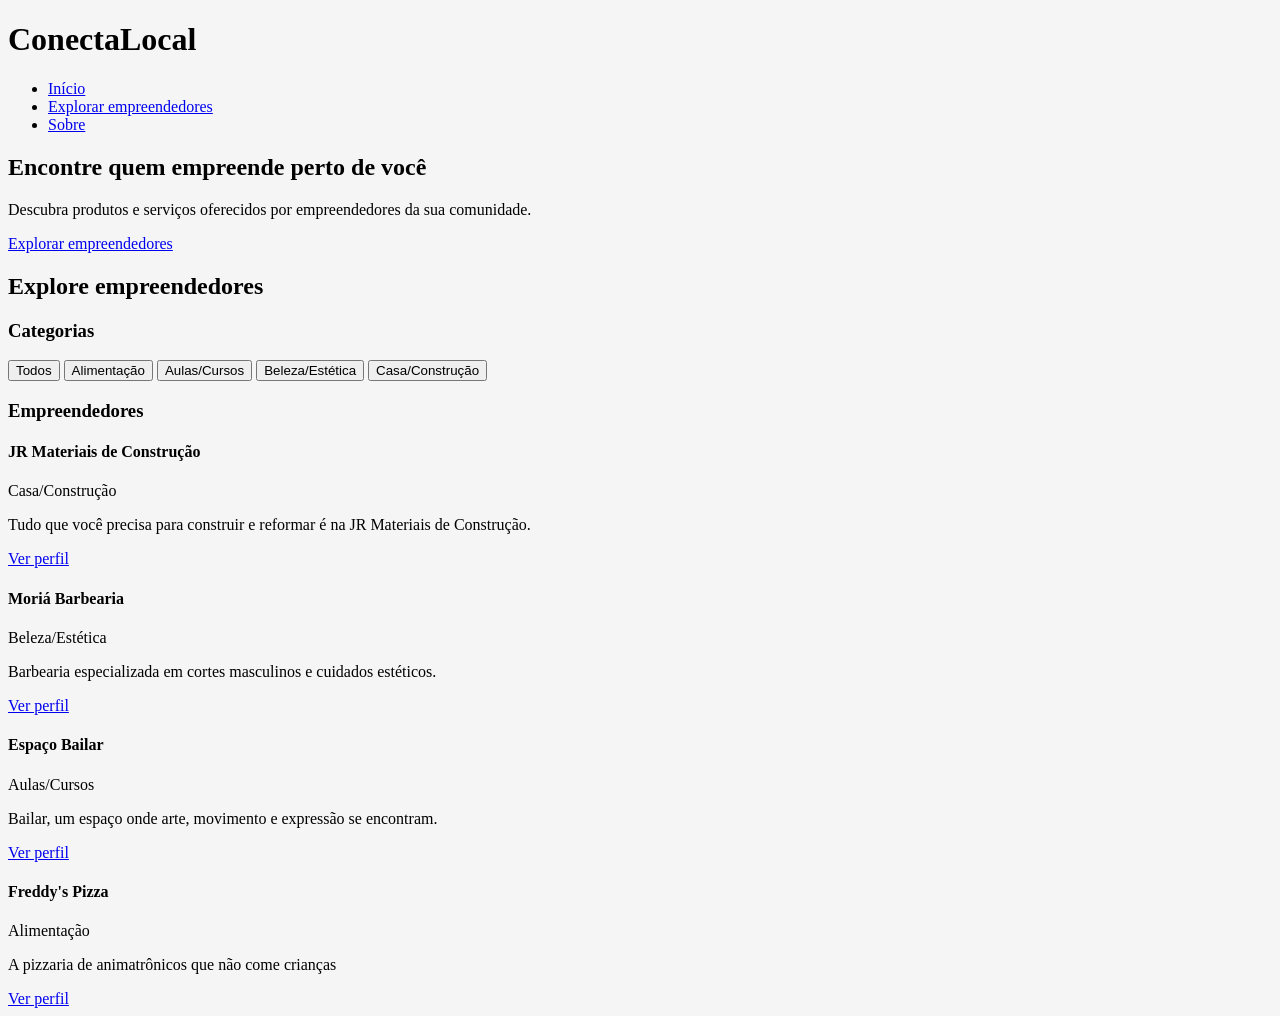
==== index.html @ ff5ead31 "cria estrutura inicial e filtro por categorias" ====
<!DOCTYPE html>
<html lang="pt-BR">


<head>
    <meta charset="UTF-8">
    <meta name="viewport" content="width=device-width, initial-scale=1.0">
    <title>ConectaLocal</title>
    <link rel="stylesheet" href="css/style.css">

</head>

<body>
    <header> 
        <h1>ConectaLocal</h1>


        <nav>
            <ul>
                <li><a href="#inicio">Início</a></li> 
                <li><a href="#explorar">Explorar empreendedores</a></li>
                <li><a href="#">Sobre</a></li>

            </ul>

        </nav>
    </header>
    <main>
        <section id="inicio">
            <h2>Encontre quem empreende perto de você</h2>
            <p>Descubra produtos e serviços oferecidos por empreendedores da sua comunidade.</p>
            
            <a href="#explorar">Explorar empreendedores</a>
        </section>

        <section id="explorar">
            <h2>Explore empreendedores</h2>
            
            <h3>Categorias</h3>
            <button type="button" data-categoria="todos">Todos</button>
            <button type="button" data-categoria="alimentacao">Alimentação</button>
            <button type="button" data-categoria="aulas-cursos">Aulas/Cursos</button>
            <button type="button" data-categoria="beleza-estetica">Beleza/Estética</button>
            <button type="button" data-categoria="casa-construcao">Casa/Construção</button>
            
            <h3>Empreendedores</h3>
            <article data-categoria="casa-construcao">
                <h4>JR Materiais de Construção</h4>
                <p>Casa/Construção</p>
               <p>Tudo que você precisa para construir e reformar é na JR Materiais de Construção.</p>
               <a href="#">Ver perfil</a>
            </article>

            <article data-categoria="beleza-estetica">
                <h4>Moriá Barbearia</h4>
                <p>Beleza/Estética</p>
                <p>Barbearia especializada em cortes masculinos e cuidados estéticos.</p>
                <a href="#">Ver perfil</a>
            </article>


            <article data-categoria="aulas-cursos">
                <h4>Espaço Bailar</h4>
                <p>Aulas/Cursos</p>
                <p>Bailar, um espaço onde arte, movimento e expressão se encontram.</p>
                <a href="#">Ver perfil</a>
                </article>  

            <article data-categoria="alimentacao">
                <h4>Freddy's Pizza</h4>
                <p>Alimentação</p>
                <p>A pizzaria de animatrônicos que não come crianças</p>
                <a href="#">Ver perfil</a>
            </article>



        </section>


    </main>
    
    <script src="js/script.js"></script>

</body>



</html>
---- css/style.css ----
body {
    background-color: #f5f5f5;
}
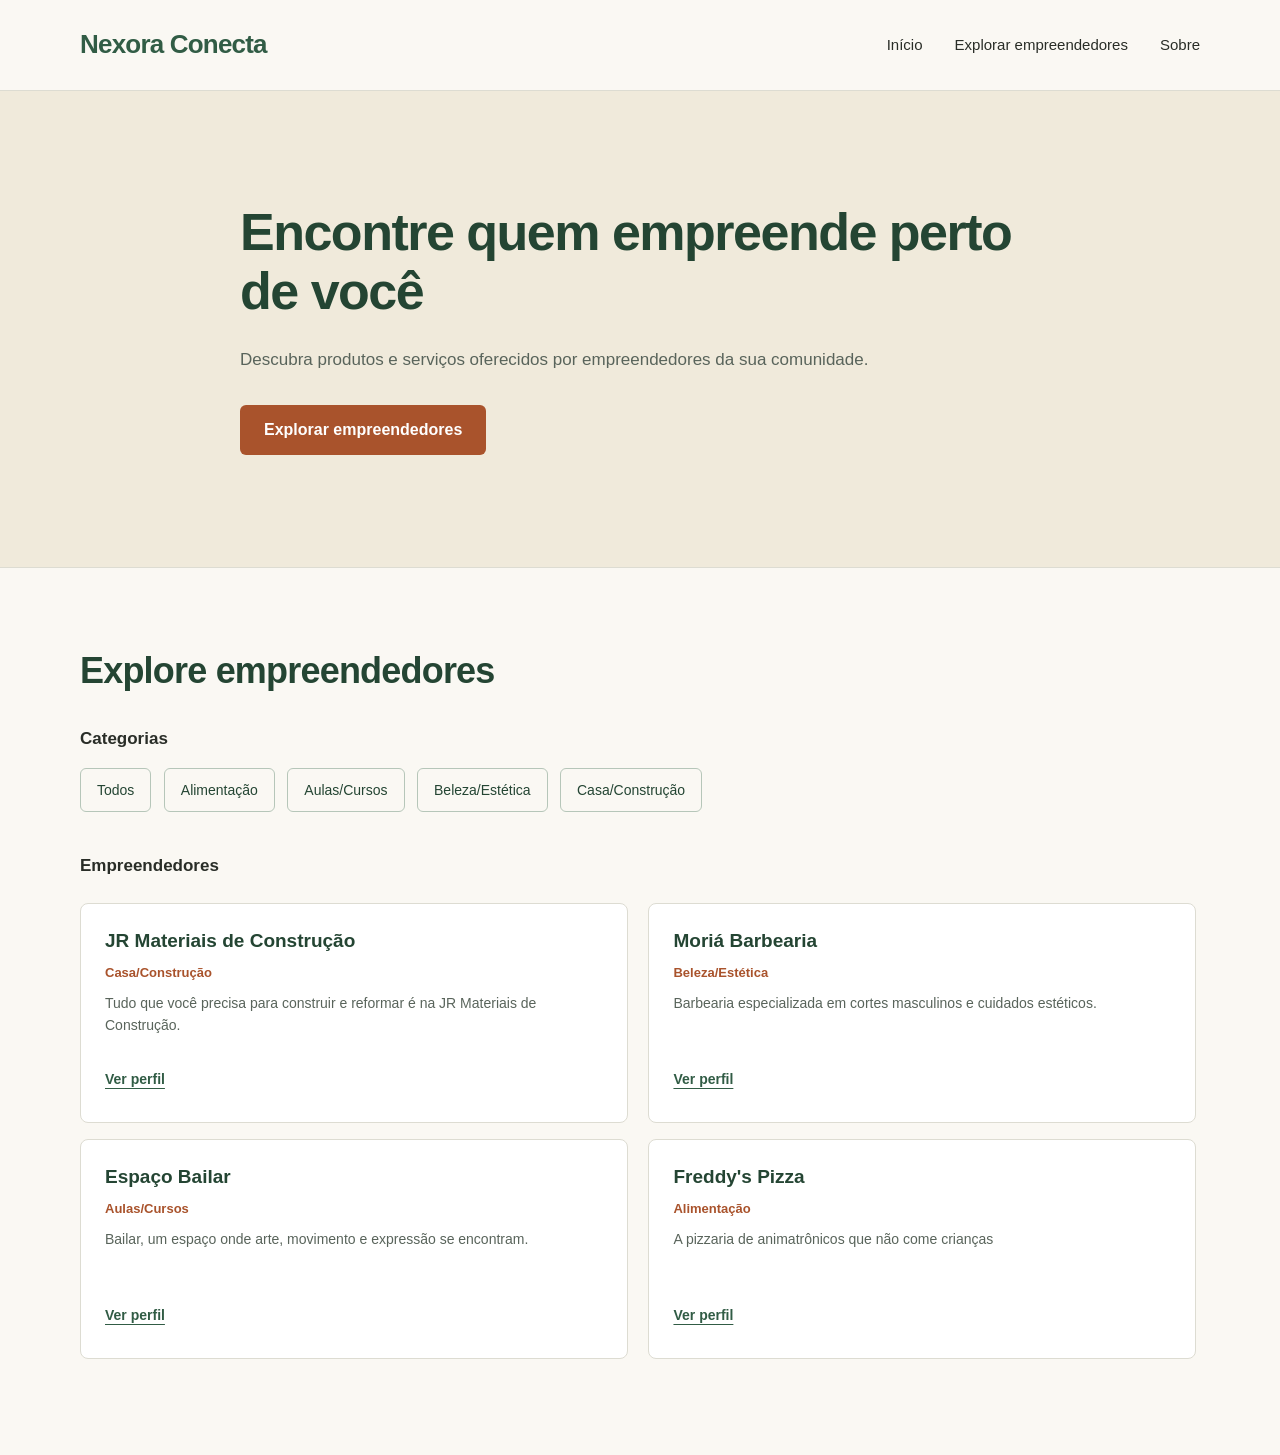
==== commit 22600e04: "Atualiza nome para Nexora Conecta" ====
--- a/index.html
+++ b/index.html
@@ -5,14 +5,14 @@
 <head>
     <meta charset="UTF-8">
     <meta name="viewport" content="width=device-width, initial-scale=1.0">
-    <title>ConectaLocal</title>
+    <title>Nexora Conecta</title>
     <link rel="stylesheet" href="css/style.css">
 
 </head>
 
 <body>
     <header> 
-        <h1>ConectaLocal</h1>
+        <h1>Nexora Conecta</h1>
 
 
         <nav>
--- a/css/style.css
+++ b/css/style.css
@@ -1,3 +1,321 @@
+
+/* ===== CONFIGURAÇÕES GERAIS ===== */
+
+:root {
+    --fundo: #faf8f3;
+    --fundo-suave: #f0eadb;
+    --branco: #ffffff;
+
+    --verde: #315c45;
+    --verde-escuro: #244533;
+    --terracota: #a9532c;
+
+    --texto: #292d27;
+    --texto-secundario: #59645b;
+    --borda: #dddcd2;
+
+    --espaco-1: 4px;
+    --espaco-2: 8px;
+    --espaco-3: 16px;
+    --espaco-4: 24px;
+    --espaco-5: 32px;
+}
+
+* {
+    margin: 0;
+    padding: 0;
+    box-sizing: border-box;
+}
+
+html {
+    scroll-behavior: smooth;
+}
+
 body {
-    background-color: #f5f5f5;
-}+    font-family: "Segoe UI", Arial, sans-serif;
+    background: var(--fundo);
+    color: var(--texto);
+    line-height: 1.6;
+}
+
+a {
+    color: inherit;
+    text-decoration: none;
+}
+
+button {
+    font: inherit;
+    cursor: pointer;
+}
+
+:focus-visible {
+    outline: 3px solid var(--terracota);
+    outline-offset: 3px;
+}
+
+/* ===== CABEÇALHO ===== */
+
+header {
+    background: var(--fundo);
+    border-bottom: 1px solid var(--borda);
+    padding: var(--espaco-3) var(--espaco-4);
+    display: flex;
+    flex-direction: column;
+    align-items: center;
+    gap: var(--espaco-3);
+}
+
+header h1 {
+    color: var(--verde);
+    font-size: 26px;
+    font-weight: 750;
+    letter-spacing: -0.8px;
+}
+
+nav ul {
+    list-style: none;
+    display: flex;
+    flex-wrap: wrap;
+    justify-content: center;
+    gap: var(--espaco-3);
+}
+
+nav a {
+    display: inline-block;
+    padding: var(--espaco-2) 0;
+    color: var(--texto);
+    font-size: 14px;
+    font-weight: 500;
+    transition: color 150ms ease;
+}
+
+nav a:hover {
+    color: var(--terracota);
+}
+
+/* ===== SEÇÃO INICIAL ===== */
+
+#inicio {
+    padding: 80px var(--espaco-4);
+    background: var(--fundo-suave);
+    border-bottom: 1px solid var(--borda);
+}
+
+#inicio h2,
+#inicio p {
+    max-width: 800px;
+    margin-left: auto;
+    margin-right: auto;
+    text-align: left;
+}
+
+#inicio h2 {
+    color: var(--verde-escuro);
+    font-size: clamp(32px, 5vw, 52px);
+    line-height: 1.15;
+    letter-spacing: -1.5px;
+    font-weight: 750;
+    margin-bottom: var(--espaco-4);
+}
+
+#inicio p {
+    color: var(--texto-secundario);
+    font-size: 17px;
+    margin-bottom: var(--espaco-5);
+}
+
+#inicio a {
+    display: block;
+    width: fit-content;
+    max-width: 800px;
+    margin-left: max(0px, calc((100% - 800px) / 2));
+
+    background: var(--terracota);
+    color: var(--branco);
+    padding: 12px var(--espaco-4);
+    border-radius: 6px;
+    font-weight: 600;
+    transition: background-color 150ms ease;
+}
+
+#inicio a:hover {
+    background: #873e20;
+}
+
+/* ===== ÁREA DOS EMPREENDEDORES ===== */
+
+#explorar {
+    max-width: 1168px;
+    margin: 0 auto;
+    padding: 64px var(--espaco-4);
+}
+
+#explorar h2 {
+    color: var(--verde-escuro);
+    font-size: clamp(26px, 4vw, 36px);
+    line-height: 1.25;
+    letter-spacing: -0.8px;
+    margin-bottom: var(--espaco-5);
+}
+
+#explorar h3 {
+    font-size: 17px;
+    font-weight: 650;
+    margin-bottom: var(--espaco-3);
+}
+
+/* ===== CATEGORIAS ===== */
+
+#explorar button {
+    background: transparent;
+    color: var(--verde-escuro);
+    border: 1px solid #b6c6b9;
+    border-radius: 6px;
+
+    padding: var(--espaco-2) var(--espaco-3);
+    min-height: 44px;
+    margin: 0 var(--espaco-2) var(--espaco-2) 0;
+
+    font-size: 14px;
+    font-weight: 500;
+    transition:
+        background-color 150ms ease,
+        border-color 150ms ease;
+}
+
+#explorar button:hover {
+    background: #e6eee7;
+    border-color: var(--verde);
+}
+
+#explorar button:active {
+    background: #d5e4d8;
+}
+
+/* ===== LISTAGEM ===== */
+
+#explorar h3:nth-of-type(2) {
+    margin-top: var(--espaco-5);
+    margin-bottom: var(--espaco-4);
+}
+
+/* ===== CARDS ===== */
+
+#explorar article {
+    display: flex;
+    flex-direction: column;
+    width: 100%;
+    min-height: 220px;
+
+    background: var(--branco);
+    border: 1px solid var(--borda);
+    border-radius: 8px;
+    padding: var(--espaco-4);
+    margin-bottom: var(--espaco-3);
+}
+
+#explorar article h4 {
+    color: var(--verde-escuro);
+    font-size: 19px;
+    font-weight: 700;
+    line-height: 1.4;
+    margin-bottom: var(--espaco-2);
+}
+
+#explorar article p {
+    color: var(--texto-secundario);
+    font-size: 14px;
+    margin-bottom: var(--espaco-3);
+}
+
+#explorar article p:first-of-type {
+    color: var(--terracota);
+    font-size: 13px;
+    font-weight: 650;
+    margin-bottom: var(--espaco-2);
+}
+
+
+/* ===== LINK VER PERFIL ===== */
+
+#explorar article a {
+    align-self: flex-start;
+    margin-top: auto;
+    padding: var(--espaco-2) 0;
+
+    color: var(--verde);
+    font-size: 14px;
+    font-weight: 650;
+    text-decoration: underline;
+    text-underline-offset: 4px;
+
+    transition: 
+        color 150ms ease,
+        transform 200ms ease;
+}
+
+#explorar article a:hover {
+    color: var(--terracota);
+    transform: translateY(-3px);
+}
+
+
+/* ===== TABLET ===== */
+
+@media (min-width: 650px) {
+    #explorar article {
+        display: inline-flex;
+        width: calc(50% - 12px);
+        vertical-align: top;
+        margin-right: var(--espaco-3);
+    }
+
+    #explorar article:nth-of-type(even) {
+        margin-right: 0;
+    }
+}
+
+/* ===== DESKTOP ===== */
+
+@media (min-width: 900px) {
+    header {
+        flex-direction: row;
+        justify-content: space-between;
+        padding: var(--espaco-4) max(
+            var(--espaco-5),
+            calc((100% - 1120px) / 2)
+        );
+    }
+
+    nav ul {
+        gap: var(--espaco-5);
+    }
+
+    nav a {
+        font-size: 15px;
+    }
+
+    #inicio {
+        padding: 112px var(--espaco-5);
+    }
+
+    #explorar {
+        padding-top: 80px;
+        padding-bottom: 80px;
+    }
+}
+
+/* ===== ACESSIBILIDADE ===== */
+
+@media (prefers-reduced-motion: reduce) {
+    html {
+        scroll-behavior: auto;
+    }
+
+    *,
+    *::before,
+    *::after {
+        transition-duration: 0.01ms !important;
+        animation-duration: 0.01ms !important;
+    }
+}
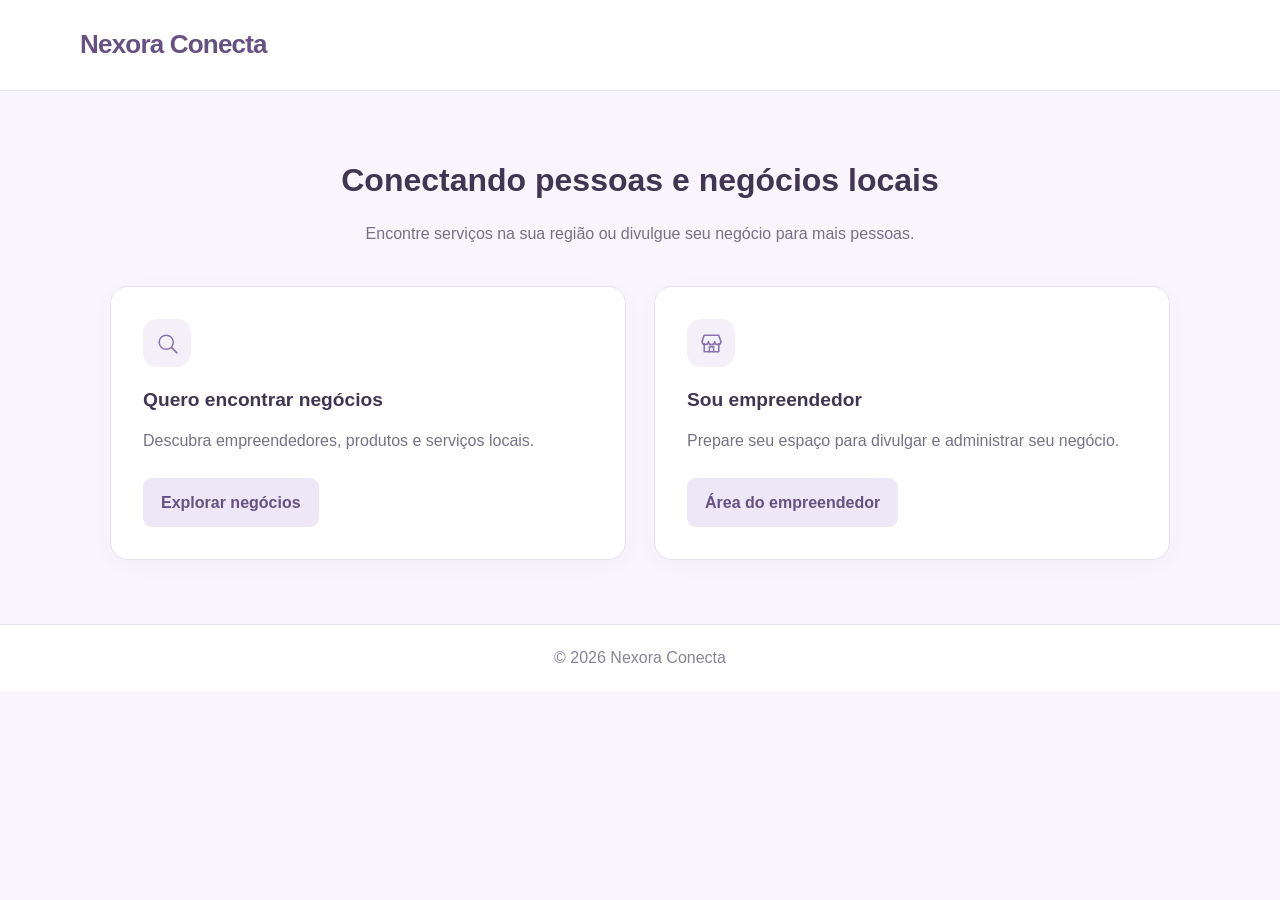
==== commit 96a9829b: "Cria tela inicial e padroniza identidade visual" ====
--- a/index.html
+++ b/index.html
@@ -1,89 +1,67 @@
+
 <!DOCTYPE html>
 <html lang="pt-BR">
-
-
 <head>
     <meta charset="UTF-8">
     <meta name="viewport" content="width=device-width, initial-scale=1.0">
     <title>Nexora Conecta</title>
     <link rel="stylesheet" href="css/style.css">
+</head>
+<body>
+    <header class="cabecalho">
+        <h1>Nexora Conecta</h1>
+    </header>
 
-</head>
-
-<body>
-    <header> 
-        <h1>Nexora Conecta</h1>
-
-
-        <nav>
-            <ul>
-                <li><a href="#inicio">Início</a></li> 
-                <li><a href="#explorar">Explorar empreendedores</a></li>
-                <li><a href="#">Sobre</a></li>
-
-            </ul>
-
-        </nav>
-    </header>
-    <main>
-        <section id="inicio">
-            <h2>Encontre quem empreende perto de você</h2>
-            <p>Descubra produtos e serviços oferecidos por empreendedores da sua comunidade.</p>
-            
-            <a href="#explorar">Explorar empreendedores</a>
+    <main class="pagina-inicial">
+        <section class="apresentacao">
+            <h2>Conectando pessoas e negócios locais</h2>
+            <p>
+                Encontre serviços na sua região ou divulgue seu negócio
+                para mais pessoas.
+            </p>
         </section>
 
-        <section id="explorar">
-            <h2>Explore empreendedores</h2>
-            
-            <h3>Categorias</h3>
-            <button type="button" data-categoria="todos">Todos</button>
-            <button type="button" data-categoria="alimentacao">Alimentação</button>
-            <button type="button" data-categoria="aulas-cursos">Aulas/Cursos</button>
-            <button type="button" data-categoria="beleza-estetica">Beleza/Estética</button>
-            <button type="button" data-categoria="casa-construcao">Casa/Construção</button>
-            
-            <h3>Empreendedores</h3>
-            <article data-categoria="casa-construcao">
-                <h4>JR Materiais de Construção</h4>
-                <p>Casa/Construção</p>
-               <p>Tudo que você precisa para construir e reformar é na JR Materiais de Construção.</p>
-               <a href="#">Ver perfil</a>
-            </article>
+        <section class="opcoes-acesso">
+            <a href="cliente.html" class="cartao-acesso">
+                
+                <span class="icone-acesso" aria-hidden="true">
+                    <svg viewBox="0 0 24 24" fill="none"
+                        stroke="currentColor" stroke-width="1.5"
+                        stroke-linecap="round" stroke-linejoin="round">
+                        <circle cx="10.8" cy="10.8" r="6.8"></circle>
+                        <path d="m16 16 5 5"></path>
+                    </svg>
+                </span>
+                <h3>Quero encontrar negócios</h3>
+                <p>
+                    Descubra empreendedores, produtos e serviços locais.
+                </p>
+                <span class="texto-botao">Explorar negócios</span>
+            </a>
 
-            <article data-categoria="beleza-estetica">
-                <h4>Moriá Barbearia</h4>
-                <p>Beleza/Estética</p>
-                <p>Barbearia especializada em cortes masculinos e cuidados estéticos.</p>
-                <a href="#">Ver perfil</a>
-            </article>
+            <a href="empreendedor.html" class="cartao-acesso">
+                
+                <span class="icone-acesso" aria-hidden="true">
+                    <svg viewBox="0 0 24 24" fill="none"
+                        stroke="currentColor" stroke-width="1.5"
+                        stroke-linecap="round" stroke-linejoin="round">
+                        <path d="M3 10 5 4h14l2 6"></path>
+                        <path d="M3 10a3 3 0 0 0 6 0 3 3 0 0 0 6 0 3 3 0 0 0 6 0"></path>
+                        <path d="M5 12v8h14v-8"></path>
+                        <path d="M10 20v-5h4v5"></path>
+                    </svg>
+                </span>
+                <h3>Sou empreendedor</h3>
+                <p>
+                    Prepare seu espaço para divulgar e administrar seu negócio.
+                </p>
+                <span class="texto-botao">Área do empreendedor</span>
+            </a>
+        </section>
+    </main>
 
-
-            <article data-categoria="aulas-cursos">
-                <h4>Espaço Bailar</h4>
-                <p>Aulas/Cursos</p>
-                <p>Bailar, um espaço onde arte, movimento e expressão se encontram.</p>
-                <a href="#">Ver perfil</a>
-                </article>  
-
-            <article data-categoria="alimentacao">
-                <h4>Freddy's Pizza</h4>
-                <p>Alimentação</p>
-                <p>A pizzaria de animatrônicos que não come crianças</p>
-                <a href="#">Ver perfil</a>
-            </article>
-
-
-
-        </section>
-
-
-    </main>
-    
-    <script src="js/script.js"></script>
-
+    <footer class="rodape">
+        <p>&copy; 2026 Nexora Conecta</p>
+    </footer>
 </body>
-
-
-
-</html>+</html>
--- a/css/style.css
+++ b/css/style.css
@@ -319,3 +319,364 @@
         animation-duration: 0.01ms !important;
     }
 }
+
+/* ===== TELA INICIAL NEXORA CONECTA ===== */
+
+.pagina-inicial {
+    max-width: 1100px;
+    margin: 0 auto;
+    padding: 50px 20px;
+}
+
+.apresentacao {
+    text-align: center;
+    margin-bottom: 40px;
+}
+
+.apresentacao h2 {
+    font-size: 2rem;
+    margin-bottom: 15px;
+}
+
+.apresentacao p {
+    max-width: 600px;
+    margin: 0 auto;
+    line-height: 1.6;
+}
+
+.opcoes-acesso {
+    display: grid;
+    grid-template-columns: repeat(2, minmax(0, 1fr));
+    gap: 25px;
+}
+
+.cartao-acesso {
+    display: flex;
+    flex-direction: column;
+    align-items: flex-start;
+    padding: 30px;
+    border: 1px solid #444;
+    border-radius: 14px;
+    text-decoration: none;
+    color: inherit;
+    transition: transform 0.2s ease, border-color 0.2s ease;
+}
+
+.cartao-acesso:hover {
+    transform: translateY(-5px);
+    border-color: #8b5cf6;
+}
+
+.icone-acesso {
+    font-size: 2.5rem;
+    margin-bottom: 15px;
+}
+
+.cartao-acesso h3 {
+    margin-bottom: 12px;
+}
+
+.cartao-acesso p {
+    line-height: 1.6;
+    margin-bottom: 24px;
+}
+
+.texto-botao {
+    margin-top: auto;
+    padding: 12px 18px;
+    border-radius: 8px;
+    background-color: #8b5cf6;
+    color: #fff;
+    font-weight: bold;
+}
+
+.rodape {
+    text-align: center;
+    padding: 20px;
+}
+
+/* Adaptação para celulares */
+@media (max-width: 700px) {
+    .pagina-inicial {
+        padding: 30px 16px;
+    }
+
+    .apresentacao h2 {
+        font-size: 1.6rem;
+    }
+
+    .opcoes-acesso {
+        grid-template-columns: 1fr;
+    }
+
+    .cartao-acesso {
+        padding: 24px;
+    }
+}
+
+/* ===== IDENTIDADE VISUAL DA TELA INICIAL ===== */
+
+.pagina-inicial {
+    color: #373247;
+}
+
+.apresentacao h2 {
+    color: #403653;
+    font-weight: 600;
+}
+
+.apresentacao p {
+    color: #777187;
+}
+
+.opcoes-acesso {
+    gap: 28px;
+}
+
+.cartao-acesso {
+    background-color: #ffffff;
+    border: 1px solid #e9e3f1;
+    border-radius: 18px;
+    padding: 32px;
+    box-shadow: 0 5px 20px rgba(80, 60, 110, 0.04);
+    transition: transform 0.2s ease,
+                box-shadow 0.2s ease,
+                border-color 0.2s ease;
+}
+
+.cartao-acesso:hover {
+    transform: translateY(-3px);
+    border-color: #cfc1e8;
+    box-shadow: 0 10px 25px rgba(80, 60, 110, 0.08);
+}
+
+.icone-acesso {
+    display: inline-flex;
+    align-items: center;
+    justify-content: center;
+    width: 48px;
+    height: 48px;
+    margin-bottom: 18px;
+    color: #8873ad;
+    background-color: #f4f0fa;
+    border-radius: 14px;
+}
+
+.icone-acesso svg {
+    width: 25px;
+    height: 25px;
+}
+
+.cartao-acesso h3 {
+    color: #403653;
+    font-size: 1.2rem;
+    font-weight: 600;
+}
+
+.cartao-acesso p {
+    color: #777187;
+}
+
+.texto-botao {
+    display: inline-block;
+    background-color: #eee7f8;
+    color: #665182;
+    border-radius: 9px;
+    font-weight: 600;
+    transition: background-color 0.2s ease;
+}
+
+.cartao-acesso:hover .texto-botao {
+    background-color: #e4d9f3;
+}
+
+.rodape {
+    color: #898397;
+}
+
+/* ===== IDENTIDADE VISUAL NEXORA CONECTA ===== */
+
+/* Fundo e textos da página de empreendedores */
+body {
+    background: #F8F6FC;
+    color: #403653;
+}
+
+/* Cabeçalho */
+header {
+    background: #FFFFFF;
+    border-bottom-color: #E9E3F1;
+}
+
+header h1 {
+    color: #665182;
+}
+
+nav a:hover {
+    color: #8873AD;
+}
+
+/* Apresentação inicial da página de empreendedores */
+#inicio {
+    background: #F1ECF8;
+    border-bottom-color: #E9E3F1;
+}
+
+#inicio h2 {
+    color: #403653;
+}
+
+#inicio p {
+    color: #777187;
+}
+
+#inicio a {
+    background: #8873AD;
+    border-radius: 9px;
+}
+
+#inicio a:hover {
+    background: #756095;
+}
+
+/* Área de exploração */
+#explorar h2 {
+    color: #403653;
+}
+
+#explorar h3 {
+    color: #514566;
+}
+
+/* Botões de categorias */
+#explorar button {
+    color: #665182;
+    border-color: #D8CCE8;
+    border-radius: 9px;
+    background: #FFFFFF;
+}
+
+#explorar button:hover {
+    background: #F1ECF8;
+    border-color: #BBA9D6;
+}
+
+#explorar button:active {
+    background: #E4D9F3;
+}
+
+/* Cards dos empreendedores */
+#explorar article {
+    background: #FFFFFF;
+    border-color: #E9E3F1;
+    border-radius: 16px;
+    box-shadow: 0 5px 20px rgba(80, 60, 110, 0.04);
+    transition: transform 0.2s ease,
+                box-shadow 0.2s ease,
+                border-color 0.2s ease;
+}
+
+#explorar article:hover {
+    transform: translateY(-3px);
+    border-color: #D5C7E8;
+    box-shadow: 0 10px 25px rgba(80, 60, 110, 0.08);
+}
+
+#explorar article h4 {
+    color: #403653;
+}
+
+#explorar article p {
+    color: #777187;
+}
+
+/* Categoria escrita dentro de cada card */
+#explorar article p:first-of-type {
+    color: #8873AD;
+}
+
+/* Link para visualizar o perfil */
+#explorar article a {
+    color: #756095;
+}
+
+#explorar article a:hover {
+    color: #514066;
+}
+
+/* Foco acessível no teclado */
+:focus-visible {
+    outline-color: #8873AD;
+}
+
+/* Respeita usuários que preferem menos movimento */
+@media (prefers-reduced-motion: reduce) {
+    #explorar article:hover {
+        transform: none;
+    }
+}
+
+/* ===== AJUSTES FINAIS DA TELA INICIAL ===== */
+
+body:has(.pagina-inicial) {
+    background: #F8F6FC;
+    color: #403653;
+}
+
+body:has(.pagina-inicial) header {
+    background: #FFFFFF;
+    border-bottom: 1px solid #E9E3F1;
+}
+
+body:has(.pagina-inicial) header h1 {
+    color: #665182;
+}
+
+.pagina-inicial {
+    padding-top: 64px;
+    padding-bottom: 64px;
+}
+
+.apresentacao h2 {
+    color: #403653;
+}
+
+.apresentacao p {
+    color: #777187;
+}
+
+.cartao-acesso {
+    min-height: 270px;
+    border-color: #E9E3F1;
+}
+
+.cartao-acesso:focus-visible {
+    outline: 3px solid #8873AD;
+    outline-offset: 4px;
+}
+
+.texto-botao {
+    background: #EEE7F8;
+    color: #665182;
+}
+
+.cartao-acesso:hover .texto-botao {
+    background: #E4D9F3;
+}
+
+body:has(.pagina-inicial) .rodape {
+    color: #898397;
+    border-top: 1px solid #E9E3F1;
+    background: #FFFFFF;
+}
+
+@media (max-width: 700px) {
+    .pagina-inicial {
+        padding-top: 36px;
+        padding-bottom: 36px;
+    }
+
+    .cartao-acesso {
+        min-height: 240px;
+    }
+}
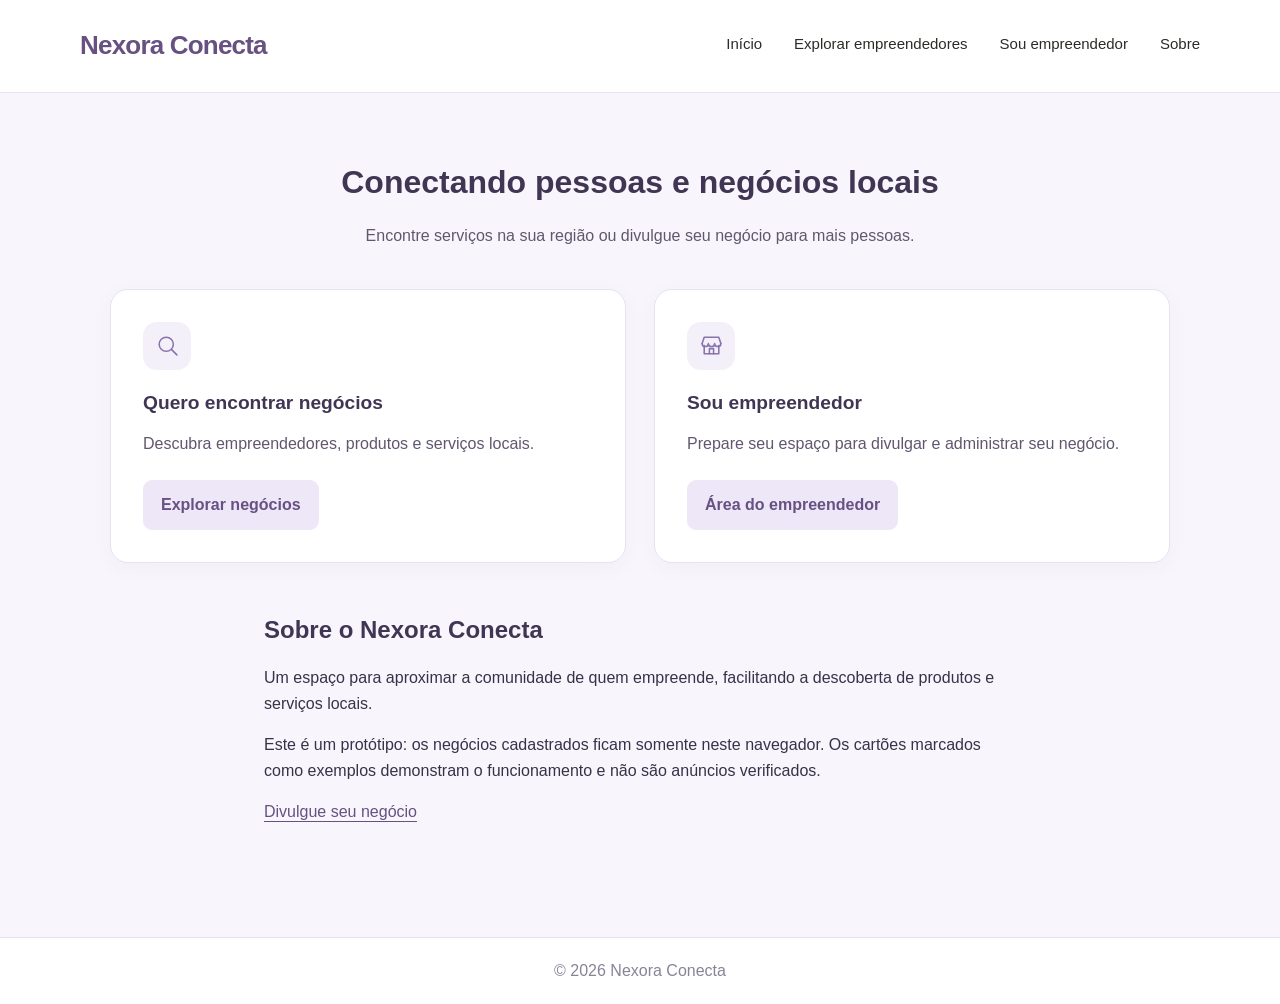
==== commit 880551d9: "Atualiza funcionalidades e adiciona area do empreendedor" ====
--- a/index.html
+++ b/index.html
@@ -8,11 +8,12 @@
     <link rel="stylesheet" href="css/style.css">
 </head>
 <body>
+<a class="pular" href="#conteudo">Pular para o conteúdo</a>
     <header class="cabecalho">
         <h1>Nexora Conecta</h1>
-    </header>
+    <nav aria-label="Navegação principal"><ul><li><a href="index.html">Início</a></li><li><a href="cliente.html#explorar">Explorar empreendedores</a></li><li><a href="empreendedor.html">Sou empreendedor</a></li><li><a href="index.html#sobre">Sobre</a></li></ul></nav></header>
 
-    <main class="pagina-inicial">
+    <main id="conteudo" class="pagina-inicial" tabindex="-1">
         <section class="apresentacao">
             <h2>Conectando pessoas e negócios locais</h2>
             <p>
@@ -58,7 +59,7 @@
                 <span class="texto-botao">Área do empreendedor</span>
             </a>
         </section>
-    </main>
+<section id="sobre" class="secao-texto" aria-labelledby="titulo-sobre"><h2 id="titulo-sobre">Sobre o Nexora Conecta</h2><p>Um espaço para aproximar a comunidade de quem empreende, facilitando a descoberta de produtos e serviços locais.</p><p>Este é um protótipo: os negócios cadastrados ficam somente neste navegador. Os cartões marcados como exemplos demonstram o funcionamento e não são anúncios verificados.</p><a href="empreendedor.html">Divulgue seu negócio</a></section>    </main>
 
     <footer class="rodape">
         <p>&copy; 2026 Nexora Conecta</p>
--- a/css/style.css
+++ b/css/style.css
@@ -680,3 +680,36 @@
         min-height: 240px;
     }
 }
+
+/* Cadastro, perfis e navegação acessível */
+[hidden] { display: none !important; }
+.pular { position: absolute; top: -100px; left: 16px; z-index: 10; background: white; padding: 12px; }
+.pular:focus { top: 12px; }
+.secao-texto { max-width: 800px; margin: 0 auto; padding: 48px 24px; }
+.secao-texto h2 { margin-bottom: 16px; color: #403653; }
+.secao-texto p { margin-bottom: 16px; }
+.secao-texto a, dialog a, .rodape a { text-decoration: underline; text-underline-offset: 4px; color: #665182; }
+.campo { display: flex; flex-direction: column; gap: 8px; margin: 24px 0; }
+label { font-weight: 600; }
+input, select, textarea { width: 100%; min-height: 44px; padding: 12px; font: inherit; color: #403653; background: white; border: 1px solid #8873ad; border-radius: 9px; }
+textarea { resize: vertical; }
+small { color: #60576f; }
+[aria-invalid="true"] { border: 2px solid #a32938; }
+.botao, #fechar-perfil { min-height: 44px; padding: 10px 20px; border: 0; border-radius: 9px; background: #665182; color: white; }
+#mensagem { margin-top: 20px; }
+#explorar button[aria-pressed="true"] { background: #665182; color: white; border-color: #665182; }
+#resultados { margin: 16px 0; color: #60576f; }
+.selo { align-self: flex-start; font-size: 12px; background: #eee7f8; color: #665182; padding: 3px 8px; border-radius: 6px; margin-bottom: 12px; }
+article, dialog, .campo { overflow-wrap: anywhere; }
+#explorar article p, #inicio p, .cartao-acesso p, .apresentacao p { color: #60576f; }
+#inicio a { background: #665182; }
+#explorar article p:first-of-type { color: #665182; }
+.rodape { color: #60576f; }
+dialog { margin: auto; width: min(600px, calc(100% - 32px)); max-height: calc(100% - 32px); overflow: auto; padding: 24px; border: 1px solid #d8cce8; border-radius: 16px; background: #fff; color: #403653; }
+dialog::backdrop { background: rgb(40 30 60 / 55%); }
+dialog h2, dialog h3, dialog p { margin-top: 16px; }
+#perfil-descricao { white-space: pre-wrap; }
+#fechar-perfil { display: block; margin-left: auto; }
+nav a { min-height: 44px; }
+@media (max-width: 400px) { header, #explorar, .secao-texto { padding-left: 16px; padding-right: 16px; } nav ul { gap: 8px 16px; } }
+@media (prefers-reduced-motion: reduce) { .cartao-acesso:hover { transform: none; } }
